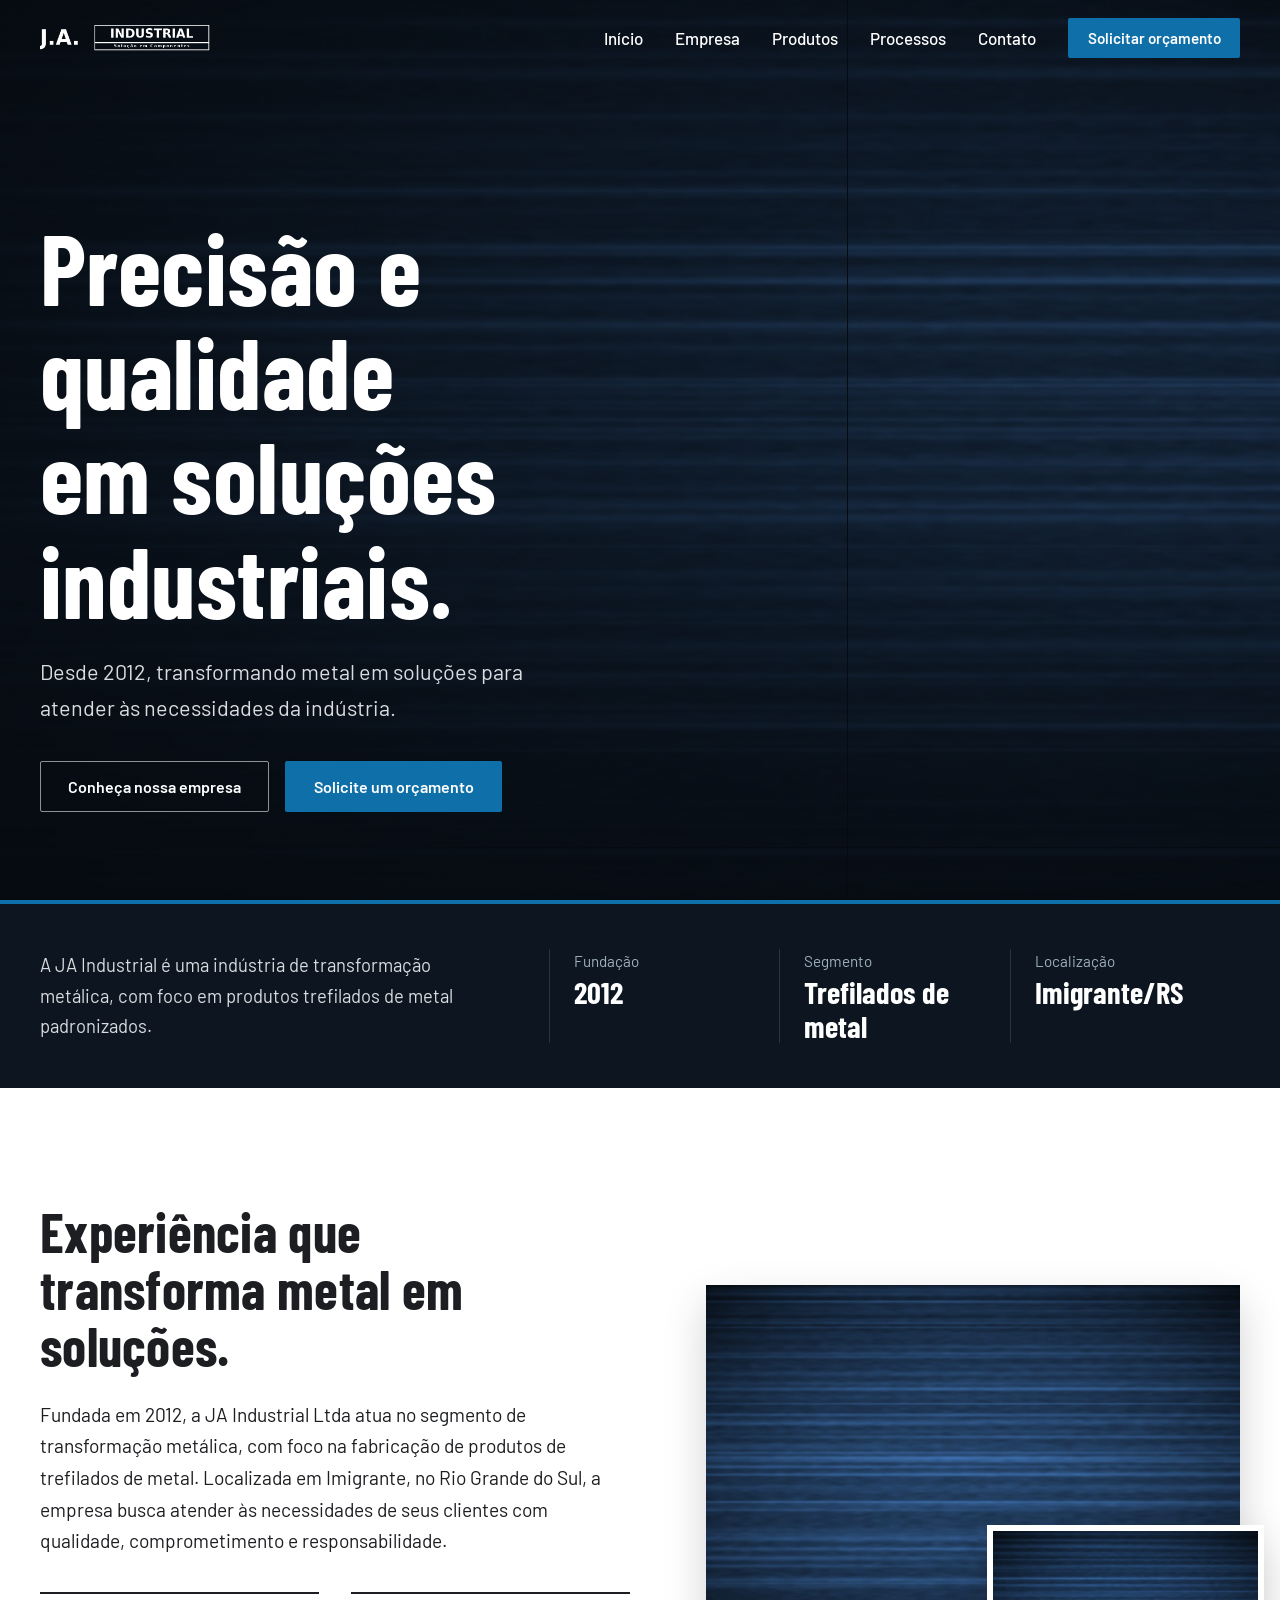
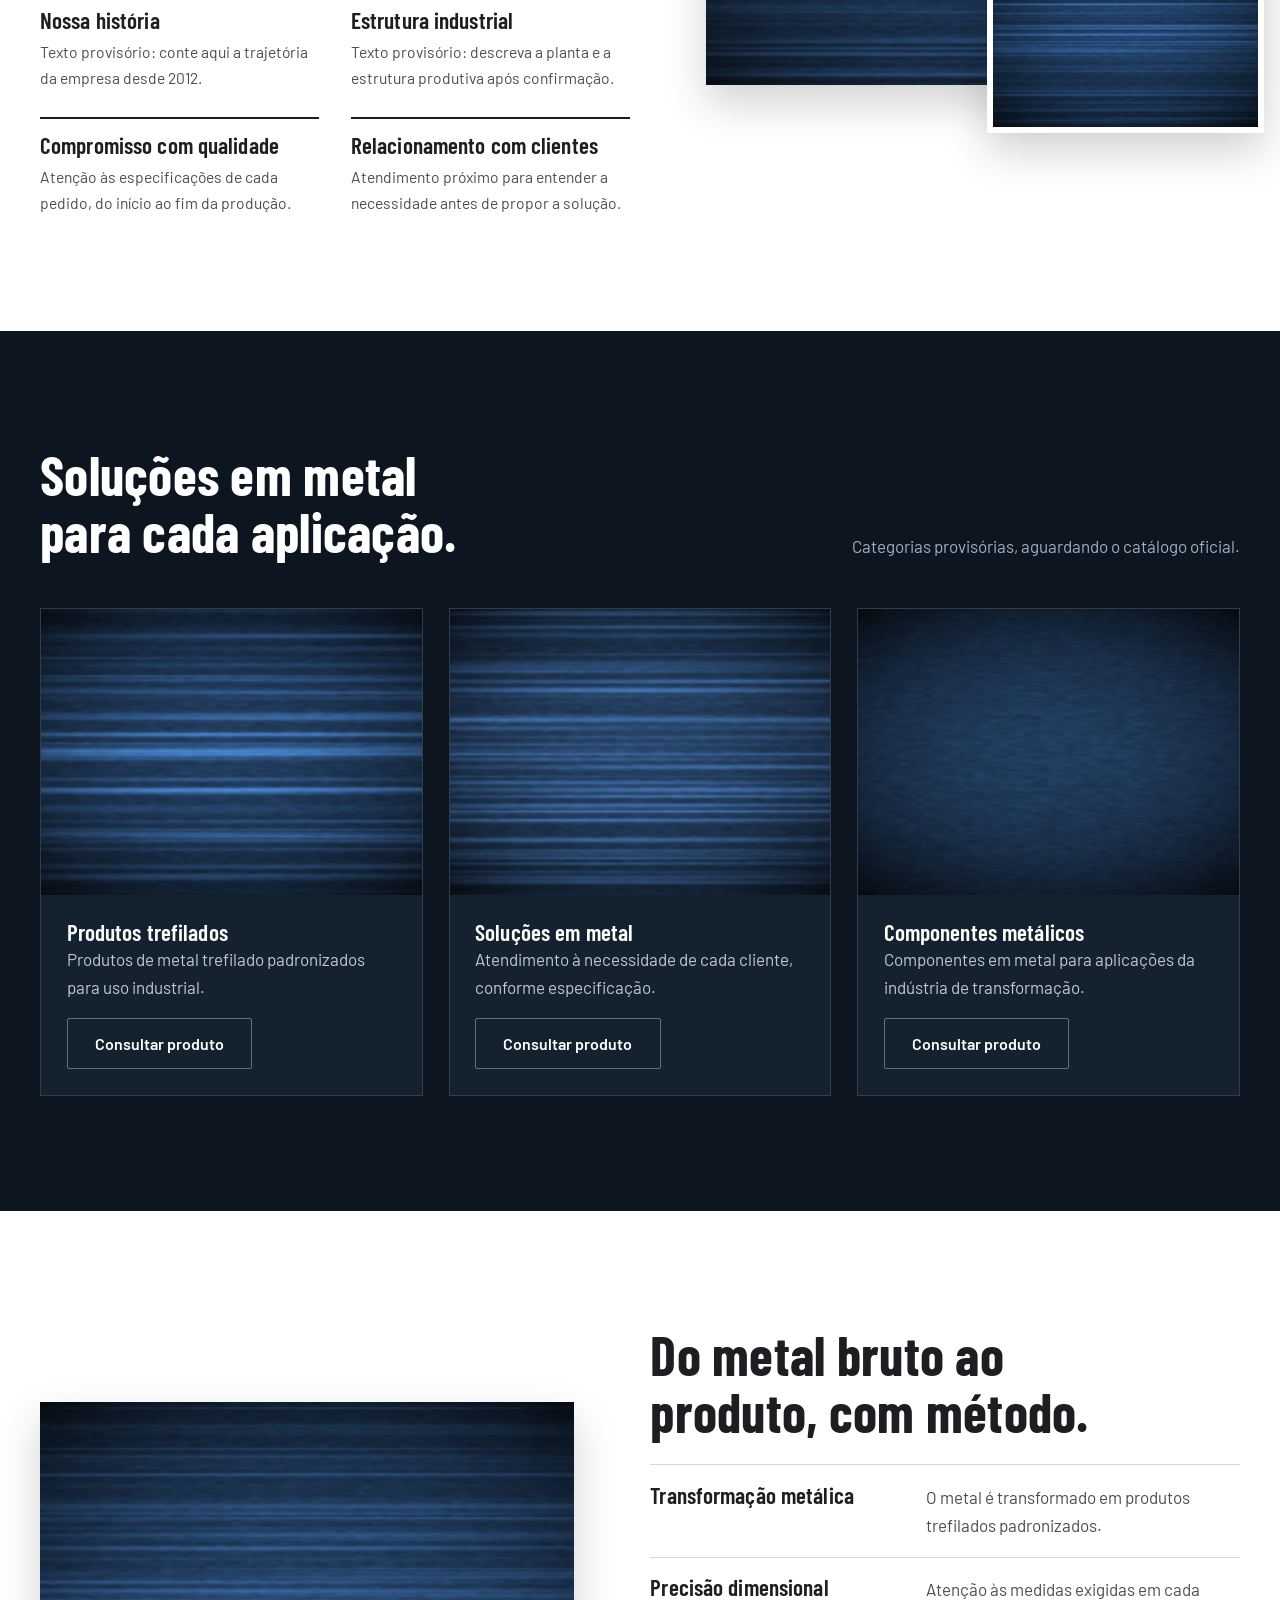
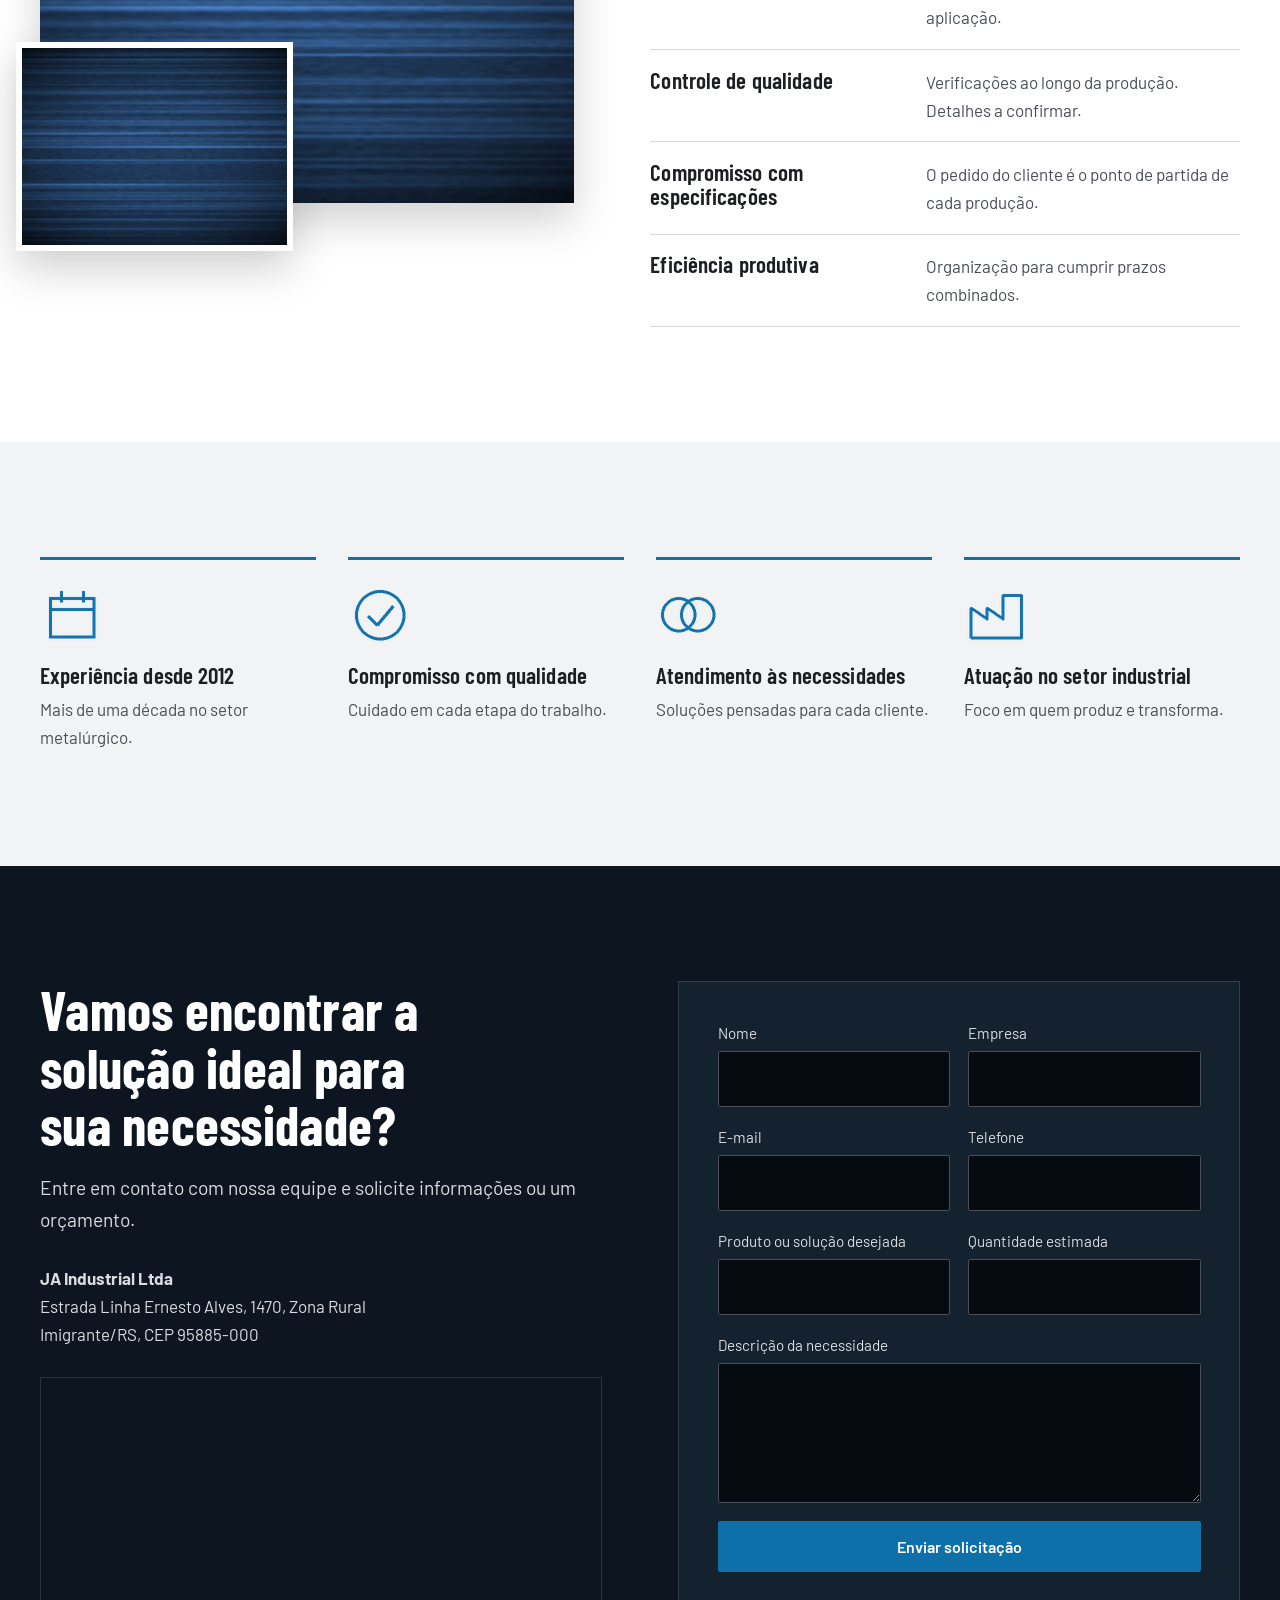
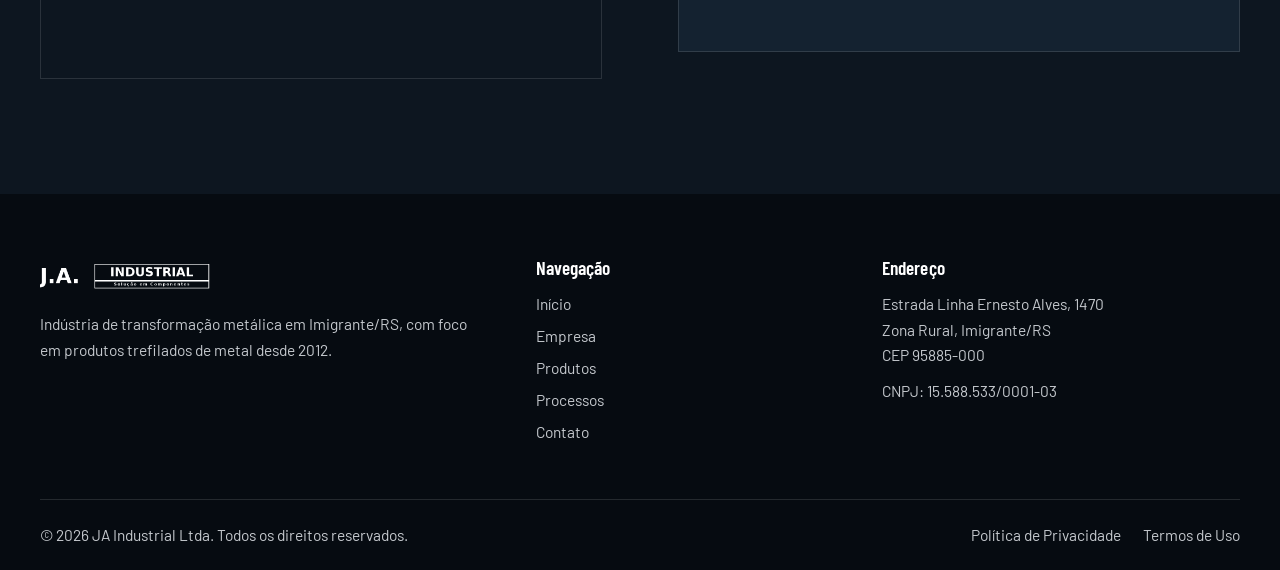
==== index.html @ f1e2b29e "Add files via upload" ====
<!DOCTYPE html>
<html lang="pt-BR">

<head>
  <meta charset="utf-8">
  <meta name="viewport" content="width=device-width, initial-scale=1">
  <title>JA Industrial Ltda | Trefilados de metal em Imigrante/RS</title>
  <meta name="description"
    content="JA Industrial Ltda: indústria de trefilados de metal em Imigrante, Rio Grande do Sul. Desde 2012 transformando metal em soluções para a indústria. Solicite um orçamento.">
  <meta name="theme-color" content="#0d1620">
  <meta property="og:title" content="JA Industrial Ltda | Trefilados de metal">
  <meta property="og:description" content="Precisão e qualidade em soluções industriais. Desde 2012.">
  <meta property="og:type" content="website">
  <meta property="og:image" content="assets/images/banner-industrial.jpg">
  <link rel="icon" href="assets/images/logo.png">
  <link rel="preconnect" href="https://fonts.googleapis.com">
  <link rel="preconnect" href="https://fonts.gstatic.com" crossorigin>
  <link
    href="https://fonts.googleapis.com/css2?family=Barlow+Condensed:wght@500;600;700&family=Barlow:wght@400;500;600&display=swap"
    rel="stylesheet">
  <link rel="stylesheet" href="css/style.css">
  <script type="application/ld+json">
{"@context":"https://schema.org","@type":"Organization","name":"JA Industrial Ltda","foundingDate":"2012-05-23","taxID":"15.588.533/0001-03","address":{"@type":"PostalAddress","streetAddress":"Estrada Linha Ernesto Alves, 1470, Zona Rural","addressLocality":"Imigrante","addressRegion":"RS","postalCode":"95885-000","addressCountry":"BR"}}
</script>
</head>

<body>
  <a class="skip" href="#conteudo">Ir para o conteúdo</a>

  <header class="header" id="header">
    <div class="wrap header__in">
      <a href="#inicio" class="brand" aria-label="JA Industrial, início"><img src="assets/images/logo.png"
          alt="JA Industrial" width="640" height="140"></a>
      <button class="burger" id="burger" aria-expanded="false" aria-controls="nav"
        aria-label="Abrir menu"><span></span><span></span><span></span></button>
      <nav class="nav" id="nav" aria-label="Principal">
        <ul>
          <li><a href="#inicio">Início</a></li>
          <li><a href="#empresa">Empresa</a></li>
          <li><a href="#produtos">Produtos</a></li>
          <li><a href="#processos">Processos</a></li>
          <li><a href="#contato">Contato</a></li>
        </ul>
        <a href="#contato" class="btn btn--accent btn--sm">Solicitar orçamento</a>
      </nav>
    </div>
  </header>

  <main id="conteudo">
    <section class="hero" id="inicio">
      <img class="hero__img" src="assets/images/banner-industrial.jpg"
        alt="Ambiente industrial com fios de aço trefilado" width="1920" height="1080" fetchpriority="high">
      <div class="wrap hero__in">
        <h1>Precisão e qualidade em soluções industriais.</h1>
        <p>Desde 2012, transformando metal em soluções para atender às necessidades da indústria.</p>
        <div class="actions">
          <a href="#empresa" class="btn btn--ghost">Conheça nossa empresa</a>
          <a href="#contato" class="btn btn--accent">Solicite um orçamento</a>
        </div>
      </div>
    </section>

    <section class="facts" aria-label="A JA Industrial em resumo">
      <div class="wrap facts__in">
        <p class="facts__lead">A JA Industrial é uma indústria de transformação metálica, com foco em produtos
          trefilados de metal padronizados.</p>
        <dl>
          <div>
            <dt>Fundação</dt>
            <dd>2012</dd>
          </div>
          <div>
            <dt>Segmento</dt>
            <dd>Trefilados de metal</dd>
          </div>
          <div>
            <dt>Localização</dt>
            <dd>Imigrante/RS</dd>
          </div>
        </dl>
      </div>
    </section>

    <section class="section" id="empresa">
      <div class="wrap split">
        <div class="split__text reveal">
          <h2>Experiência que transforma metal em soluções.</h2>
          <p class="lead">Fundada em 2012, a JA Industrial Ltda atua no segmento de transformação metálica, com foco na
            fabricação de produtos de trefilados de metal. Localizada em Imigrante, no Rio Grande do Sul, a empresa
            busca atender às necessidades de seus clientes com qualidade, comprometimento e responsabilidade.</p>
          <div class="pillars">
            <article>
              <h3>Nossa história</h3>
              <p>Texto provisório: conte aqui a trajetória da empresa desde 2012.</p>
            </article>
            <article>
              <h3>Estrutura industrial</h3>
              <p>Texto provisório: descreva a planta e a estrutura produtiva após confirmação.</p>
            </article>
            <article>
              <h3>Compromisso com qualidade</h3>
              <p>Atenção às especificações de cada pedido, do início ao fim da produção.</p>
            </article>
            <article>
              <h3>Relacionamento com clientes</h3>
              <p>Atendimento próximo para entender a necessidade antes de propor a solução.</p>
            </article>
          </div>
        </div>
        <div class="split__media reveal">
          <img src="assets/images/empresa.jpg" alt="Fios e barras de metal trefilado na planta da JA Industrial"
            width="1200" height="900" loading="lazy">
          <img class="inset" src="assets/images/empresa-estrutura.jpg" alt="Estrutura industrial da JA Industrial"
            width="1200" height="900" loading="lazy">
        </div>
      </div>
    </section>

    <section class="section section--dark" id="produtos">
      <div class="wrap">
        <div class="head reveal">
          <h2>Soluções em metal para cada aplicação.</h2>
          <p>Categorias provisórias, aguardando o catálogo oficial.</p>
        </div>
        <div class="cards">
          <article class="card reveal">
            <div class="card__img"><img src="assets/images/produto-trefilados.jpg" alt="Produtos trefilados de metal"
                width="900" height="675" loading="lazy"></div>
            <div class="card__body">
              <h3>Produtos trefilados</h3>
              <p>Produtos de metal trefilado padronizados para uso industrial.</p>
              <!-- Especificações futuras: descomente e preencha
          <dl class="specs"><div><dt>Bitolas</dt><dd>—</dd></div><div><dt>Materiais</dt><dd>—</dd></div><div><dt>Acabamentos</dt><dd>—</dd></div></dl> -->
              <a href="#contato" class="btn btn--line" data-product="Produtos trefilados">Consultar produto</a>
            </div>
          </article>
          <article class="card reveal">
            <div class="card__img"><img src="assets/images/produto-solucoes.jpg"
                alt="Soluções em metal sob especificação" width="900" height="675" loading="lazy"></div>
            <div class="card__body">
              <h3>Soluções em metal</h3>
              <p>Atendimento à necessidade de cada cliente, conforme especificação.</p>
              <a href="#contato" class="btn btn--line" data-product="Soluções em metal">Consultar produto</a>
            </div>
          </article>
          <article class="card reveal">
            <div class="card__img"><img src="assets/images/produto-componentes.jpg" alt="Componentes metálicos"
                width="900" height="675" loading="lazy"></div>
            <div class="card__body">
              <h3>Componentes metálicos</h3>
              <p>Componentes em metal para aplicações da indústria de transformação.</p>
              <a href="#contato" class="btn btn--line" data-product="Componentes metálicos">Consultar produto</a>
            </div>
          </article>
        </div>
      </div>
    </section>

    <section class="section" id="processos">
      <div class="wrap split split--rev">
        <div class="split__media reveal">
          <img src="assets/images/processos.jpg" alt="Processo de transformação metálica" width="1200" height="900"
            loading="lazy">
          <img class="inset" src="assets/images/processos-2.jpg" alt="Detalhe de metal em processo de fabricação"
            width="1200" height="900" loading="lazy">
        </div>
        <div class="split__text reveal">
          <h2>Do metal bruto ao produto, com método.</h2>
          <ul class="proc">
            <li>
              <h3>Transformação metálica</h3>
              <p>O metal é transformado em produtos trefilados padronizados.</p>
            </li>
            <li>
              <h3>Precisão dimensional</h3>
              <p>Atenção às medidas exigidas em cada aplicação.</p>
            </li>
            <li>
              <h3>Controle de qualidade</h3>
              <p>Verificações ao longo da produção. Detalhes a confirmar.</p>
            </li>
            <li>
              <h3>Compromisso com especificações</h3>
              <p>O pedido do cliente é o ponto de partida de cada produção.</p>
            </li>
            <li>
              <h3>Eficiência produtiva</h3>
              <p>Organização para cumprir prazos combinados.</p>
            </li>
          </ul>
        </div>
      </div>
    </section>

    <section class="section section--grey" aria-labelledby="dif">
      <div class="wrap">
        <h2 id="dif" class="visually-hidden">Diferenciais</h2>
        <ul class="diffs">
          <li class="reveal"><img src="assets/images/icon-experiencia.png" alt="" width="64" height="64" loading="lazy">
            <h3>Experiência desde 2012</h3>
            <p>Mais de uma década no setor metalúrgico.</p>
          </li>
          <li class="reveal"><img src="assets/images/icon-qualidade.png" alt="" width="64" height="64" loading="lazy">
            <h3>Compromisso com qualidade</h3>
            <p>Cuidado em cada etapa do trabalho.</p>
          </li>
          <li class="reveal"><img src="assets/images/icon-clientes.png" alt="" width="64" height="64" loading="lazy">
            <h3>Atendimento às necessidades</h3>
            <p>Soluções pensadas para cada cliente.</p>
          </li>
          <li class="reveal"><img src="assets/images/icon-industria.png" alt="" width="64" height="64" loading="lazy">
            <h3>Atuação no setor industrial</h3>
            <p>Foco em quem produz e transforma.</p>
          </li>
        </ul>
      </div>
    </section>

    <section class="section section--dark" id="contato">
      <div class="wrap contact">
        <div class="contact__text reveal">
          <h2>Vamos encontrar a solução ideal para sua necessidade?</h2>
          <p class="lead">Entre em contato com nossa equipe e solicite informações ou um orçamento.</p>
          <address>
            <strong>JA Industrial Ltda</strong><br>
            Estrada Linha Ernesto Alves, 1470, Zona Rural<br>
            Imigrante/RS, CEP 95885-000
          </address>
          <div class="map">
            <!-- Para trocar o local, altere o parâmetro q= do endereço abaixo -->
            <iframe title="Mapa da localização da JA Industrial"
              src="https://www.google.com/maps?q=Estrada+Linha+Ernesto+Alves,+1470,+Imigrante,+RS,+95885-000&output=embed"
              width="600" height="320" loading="lazy" referrerpolicy="no-referrer-when-downgrade"></iframe>
          </div>
        </div>
        <form class="form reveal" id="form" novalidate data-endpoint="">
          <div class="field"><label for="nome">Nome</label><input id="nome" name="nome" autocomplete="name" required>
          </div>
          <div class="field"><label for="empresa-f">Empresa</label><input id="empresa-f" name="empresa"
              autocomplete="organization"></div>
          <div class="field"><label for="email">E-mail</label><input id="email" name="email" type="email"
              autocomplete="email" required></div>
          <div class="field"><label for="tel">Telefone</label><input id="tel" name="telefone" type="tel"
              autocomplete="tel" required></div>
          <div class="field"><label for="produto">Produto ou solução desejada</label><input id="produto" name="produto"
              list="lista-produtos"><datalist id="lista-produtos">
              <option value="Produtos trefilados">
              <option value="Soluções em metal">
              <option value="Componentes metálicos">
            </datalist></div>
          <div class="field"><label for="qtd">Quantidade estimada</label><input id="qtd" name="quantidade"></div>
          <div class="field field--full"><label for="desc">Descrição da necessidade</label><textarea id="desc"
              name="descricao" rows="4"></textarea></div>
          <button class="btn btn--accent" type="submit">Enviar solicitação</button>
          <p class="form__msg" id="msg" role="status" aria-live="polite"></p>
        </form>
      </div>
    </section>
  </main>

  <footer class="footer">
    <div class="wrap footer__in">
      <div>
        <img src="assets/images/logo.png" alt="JA Industrial" width="640" height="140" loading="lazy">
        <p>Indústria de transformação metálica em Imigrante/RS, com foco em produtos trefilados de metal desde 2012.</p>
      </div>
      <nav aria-label="Rodapé">
        <h3>Navegação</h3>
        <ul>
          <li><a href="#inicio">Início</a></li>
          <li><a href="#empresa">Empresa</a></li>
          <li><a href="#produtos">Produtos</a></li>
          <li><a href="#processos">Processos</a></li>
          <li><a href="#contato">Contato</a></li>
        </ul>
      </nav>
      <div>
        <h3>Endereço</h3>
        <address>Estrada Linha Ernesto Alves, 1470<br>Zona Rural, Imigrante/RS<br>CEP 95885-000</address>
        <p>CNPJ: 15.588.533/0001-03</p>
      </div>
    </div>
    <div class="wrap footer__legal">
      <p>© <span id="ano">2026</span> JA Industrial Ltda. Todos os direitos reservados.</p>
      <p><a href="politica-privacidade.html">Política de Privacidade</a> <a href="termos-de-uso.html">Termos de Uso</a>
      </p>
    </div>
  </footer>
  <script src="js/main.js" defer></script>
</body>

</html>
---- css/style.css ----
:root{--graphite:#0d1620;--black:#060b11;--steel:#142230;--metal:#9fb0bf;--line:rgba(255,255,255,.12);--white:#fff;--paper:#f2f3f4;--ink:#1c1e21;--accent:#0f6fa8;--accent-h:#1688c9;--ff-h:"Barlow Condensed","Arial Narrow",Arial,sans-serif;--ff-b:"Barlow",system-ui,-apple-system,"Segoe UI",Arial,sans-serif;--hh:76px}
*,*::before,*::after{box-sizing:border-box}
html{scroll-behavior:smooth;scroll-padding-top:var(--hh)}
body{margin:0;font:400 1.0625rem/1.65 var(--ff-b);color:var(--ink);background:var(--white);-webkit-font-smoothing:antialiased}
img{display:block;max-width:100%;height:auto}
h1,h2,h3{font-family:var(--ff-h);line-height:1.05;margin:0;font-weight:700;letter-spacing:.005em}
h2{font-size:clamp(2.1rem,4.4vw,3.4rem);max-width:18ch}
h3{font-size:1.45rem;font-weight:600}
p{margin:0 0 1em}
a{color:inherit}
:focus-visible{outline:3px solid var(--accent);outline-offset:3px}
.wrap{width:min(1200px,100% - 3rem);margin-inline:auto}
.skip{position:absolute;left:-999px;top:0;background:var(--accent);color:#fff;padding:.7rem 1rem;z-index:100}
.skip:focus{left:0}
.visually-hidden{position:absolute;width:1px;height:1px;overflow:hidden;clip:rect(0 0 0 0)}

.btn{display:inline-flex;align-items:center;justify-content:center;gap:.5rem;padding:.95rem 1.7rem;font:600 1rem var(--ff-b);text-decoration:none;border:1.5px solid transparent;border-radius:2px;cursor:pointer;transition:background .25s,border-color .25s,color .25s,transform .25s}
.btn:hover{transform:translateY(-2px)}
.btn--accent{background:var(--accent);color:#fff}.btn--accent:hover{background:var(--accent-h)}
.btn--ghost{border-color:rgba(255,255,255,.55);color:#fff}.btn--ghost:hover{background:#fff;color:var(--graphite)}
.btn--line{border-color:rgba(255,255,255,.35);color:#fff}.btn--line:hover{border-color:var(--accent);background:var(--accent)}
.btn--sm{padding:.65rem 1.15rem;font-size:.95rem}

.header{position:fixed;inset:0 0 auto;z-index:50;height:var(--hh);transition:background .3s,box-shadow .3s}
.header.is-solid,.header.menu-open{background:var(--graphite);box-shadow:0 2px 18px rgba(0,0,0,.35)}
.header__in{display:flex;align-items:center;justify-content:space-between;height:100%}
.brand img{width:170px}
.nav{display:flex;align-items:center;gap:2rem}
.nav ul{display:flex;gap:2rem;list-style:none;margin:0;padding:0}
.nav ul a{color:#fff;text-decoration:none;font-weight:500;padding:.4rem 0;background:linear-gradient(var(--accent),var(--accent)) 0 100%/0 2px no-repeat;transition:background-size .3s}
.nav ul a:hover{background-size:100% 2px}
.burger{display:none;background:none;border:0;width:44px;height:44px;cursor:pointer;position:relative}
.burger span{position:absolute;left:10px;right:10px;height:2px;background:#fff;transition:transform .3s,opacity .2s}
.burger span:nth-child(1){top:14px}.burger span:nth-child(2){top:21px}.burger span:nth-child(3){top:28px}
.burger[aria-expanded=true] span:nth-child(1){transform:translateY(7px) rotate(45deg)}
.burger[aria-expanded=true] span:nth-child(2){opacity:0}
.burger[aria-expanded=true] span:nth-child(3){transform:translateY(-7px) rotate(-45deg)}

.hero{position:relative;min-height:min(100svh,920px);display:flex;align-items:flex-end;background:var(--black);color:#fff;overflow:hidden}
.hero__img{position:absolute;inset:0;width:100%;height:100%;object-fit:cover;object-position:center;animation:drift 24s ease-out both}
.hero::before{content:"";position:absolute;inset:0;z-index:1;background:linear-gradient(90deg,rgba(6,11,17,.92) 0%,rgba(6,11,17,.7) 55%,rgba(6,11,17,.45) 100%),linear-gradient(0deg,rgba(6,11,17,.8),transparent 45%)}
.hero__in{position:relative;z-index:2;padding:calc(var(--hh) + 4rem) 0 5.5rem;animation:rise .9s cubic-bezier(.2,.7,.2,1) both}
.hero h1{font-size:clamp(2.9rem,8vw,6.2rem);max-width:13ch;text-wrap:balance}
.hero p{font-size:clamp(1.1rem,2vw,1.35rem);max-width:34rem;color:#d9dce0;margin:1.4rem 0 2.2rem}
.actions{display:flex;flex-wrap:wrap;gap:1rem}
@keyframes drift{from{transform:scale(1.08)}to{transform:scale(1)}}
@keyframes rise{from{opacity:0;transform:translateY(28px)}to{opacity:1;transform:none}}

.facts{background:var(--graphite);color:#fff;border-top:4px solid var(--accent)}
.facts__in{display:grid;grid-template-columns:1.2fr 1.8fr;gap:3rem;align-items:center;padding-block:2.8rem}
.facts__lead{margin:0;font-size:1.15rem;color:#d9dce0}
.facts dl{display:grid;grid-template-columns:repeat(3,1fr);margin:0}
.facts dl>div{padding-left:1.5rem;border-left:1px solid var(--line)}
.facts dt{color:var(--metal);font-size:.95rem}
.facts dd{margin:.15rem 0 0;font:700 1.9rem/1.1 var(--ff-h)}

.section{padding:clamp(4rem,9vw,7.5rem) 0}
.section--dark{background:var(--graphite);color:#fff}
.section--grey{background:var(--paper)}
.lead{font-size:1.2rem}
.head{display:flex;flex-wrap:wrap;justify-content:space-between;align-items:end;gap:1rem;margin-bottom:3rem}
.head p{color:var(--metal);margin:0}

.split{display:grid;grid-template-columns:1.05fr .95fr;gap:clamp(2rem,6vw,5rem);align-items:center}
.split--rev{grid-template-columns:.95fr 1.05fr}
.split h2{margin-bottom:1.5rem}
.split__media{position:relative;padding-bottom:3rem}
.split__media img{width:100%;aspect-ratio:4/3;object-fit:cover;box-shadow:0 18px 40px rgba(0,0,0,.18)}
.split__media .inset{position:absolute;width:52%;right:-1.5rem;bottom:0;border:6px solid #fff}
.split--rev .inset{right:auto;left:-1.5rem}
.pillars{display:grid;grid-template-columns:1fr 1fr;gap:1.6rem 2rem;margin-top:2.2rem}
.pillars article{border-top:2px solid var(--ink);padding-top:.9rem}
.pillars h3{margin-bottom:.4rem}.pillars p{margin:0;font-size:.98rem;color:#4a4e54}
.proc{list-style:none;padding:0;margin:0}
.proc li{padding:1.1rem 0;border-top:1px solid #d5d8dc;display:grid;grid-template-columns:minmax(0,.9fr) minmax(0,1.1fr);gap:1.2rem;align-items:baseline}
.proc li:last-child{border-bottom:1px solid #d5d8dc}
.proc p{margin:0;color:#4a4e54}

.cards{display:grid;grid-template-columns:repeat(3,1fr);gap:1.6rem}
.card{background:var(--steel);border:1px solid var(--line);display:flex;flex-direction:column;transition:transform .3s,box-shadow .3s,border-color .3s}
.card:hover{transform:translateY(-6px);border-color:var(--accent);box-shadow:0 20px 40px rgba(0,0,0,.35)}
.card__img{overflow:hidden}
.card__img img{width:100%;aspect-ratio:4/3;object-fit:cover;transition:transform .8s}
.card:hover .card__img img{transform:scale(1.05)}
.card__body{padding:1.6rem;display:flex;flex-direction:column;flex:1}
.card__body p{color:#c4c8cd;flex:1}
.card__body .btn{align-self:flex-start}
.specs{margin:0 0 1.2rem;font-size:.95rem}

.diffs{list-style:none;margin:0;padding:0;display:grid;grid-template-columns:repeat(4,1fr);gap:2rem}
.diffs li{border-top:3px solid var(--accent);padding-top:1.4rem}
.diffs img{margin-bottom:1rem}
.diffs p{color:#4a4e54;margin:.5rem 0 0}

.contact{display:grid;grid-template-columns:1fr 1fr;gap:clamp(2rem,6vw,5rem);align-items:start}
.contact h2{max-width:16ch;margin-bottom:1.2rem}
.contact .lead{color:#d9dce0}
address{font-style:normal;color:#d9dce0;margin:1.8rem 0}
.map{border:1px solid var(--line)}
.map iframe{display:block;width:100%;height:300px;border:0;filter:grayscale(1) contrast(1.05)}
.form{display:grid;grid-template-columns:1fr 1fr;gap:1.1rem;background:var(--steel);padding:clamp(1.4rem,3vw,2.4rem);border:1px solid var(--line)}
.field{display:flex;flex-direction:column;gap:.35rem}
.field--full,.form .btn,.form__msg{grid-column:1/-1}
.field label{font-size:.95rem;color:#d9dce0}
.field input,.field textarea{font:inherit;color:#fff;background:var(--black);border:1px solid #4a4e54;border-radius:2px;padding:.8rem .9rem;transition:border-color .2s}
.field input:focus,.field textarea:focus{border-color:var(--accent);outline:none;box-shadow:0 0 0 3px rgba(22,136,201,.4)}
.field input[aria-invalid=true]{border-color:#ff7a59}
.form__msg{margin:0;min-height:1.5em;font-size:.97rem}
.form__msg.err{color:#ffb199}.form__msg.ok{color:#9fe0a8}

.footer{background:var(--black);color:#c4c8cd;padding-top:4rem;font-size:.97rem}
.footer__in{display:grid;grid-template-columns:1.5fr 1fr 1.2fr;gap:3rem;padding-bottom:3rem}
.footer img{width:170px;margin-bottom:1rem}
.footer h3{color:#fff;font-size:1.2rem;margin-bottom:.8rem}
.footer ul{list-style:none;margin:0;padding:0}.footer li{margin-bottom:.4rem}
.footer a{text-decoration:none;transition:color .2s}.footer a:hover{color:var(--accent-h)}
.footer address{margin:0 0 .6rem;color:inherit}
.footer__legal{display:flex;flex-wrap:wrap;justify-content:space-between;gap:1rem;border-top:1px solid var(--line);padding-block:1.4rem}
.footer__legal p{margin:0}.footer__legal a{margin-left:1.2rem}

.legal{background:var(--paper)}.legal__in{padding:calc(var(--hh) + 3rem) 0 4rem;max-width:760px}.legal h1{font-size:3rem;margin-bottom:1rem}

.reveal{opacity:0;transform:translateY(22px);transition:opacity .7s ease,transform .7s ease}
.reveal.in{opacity:1;transform:none}
.cards .reveal:nth-child(2){transition-delay:.1s}.cards .reveal:nth-child(3){transition-delay:.2s}
.diffs .reveal:nth-child(2){transition-delay:.08s}.diffs .reveal:nth-child(3){transition-delay:.16s}.diffs .reveal:nth-child(4){transition-delay:.24s}

@media(max-width:1020px){
  .cards{grid-template-columns:1fr 1fr}.diffs{grid-template-columns:1fr 1fr}
  .facts__in,.contact,.split,.split--rev{grid-template-columns:1fr}
  .split--rev .split__media{order:2}
  .footer__in{grid-template-columns:1fr 1fr}
}
@media(max-width:820px){
  :root{--hh:68px}
  .burger{display:block}
  .nav{position:fixed;inset:var(--hh) 0 auto;background:var(--graphite);flex-direction:column;align-items:stretch;gap:1.2rem;padding:1.2rem 1.5rem 2rem;border-top:1px solid var(--line);max-height:0;overflow:hidden;visibility:hidden;opacity:0;padding-block:0;transition:max-height .4s,opacity .3s,padding .3s,visibility .4s}
  .nav.is-open{max-height:80vh;opacity:1;visibility:visible;padding-block:1.2rem 2rem}
  .nav ul{flex-direction:column;gap:0}.nav ul a{display:block;padding:.9rem 0;border-bottom:1px solid var(--line);background:none}
}
@media(max-width:620px){
  body{font-size:1rem}
  .cards,.diffs,.pillars,.form,.footer__in,.facts dl{grid-template-columns:1fr}
  .facts dl>div{padding:.8rem 0 .8rem 1.2rem}
  .proc li{grid-template-columns:1fr;gap:.3rem}
  .split__media .inset,.split--rev .inset{right:0;left:auto;width:48%}
  .actions .btn{width:100%}
  .hero{min-height:92svh}
}
@media(prefers-reduced-motion:reduce){
  html{scroll-behavior:auto}
  *,*::before,*::after{animation:none!important;transition:none!important}
  .reveal{opacity:1;transform:none}
}
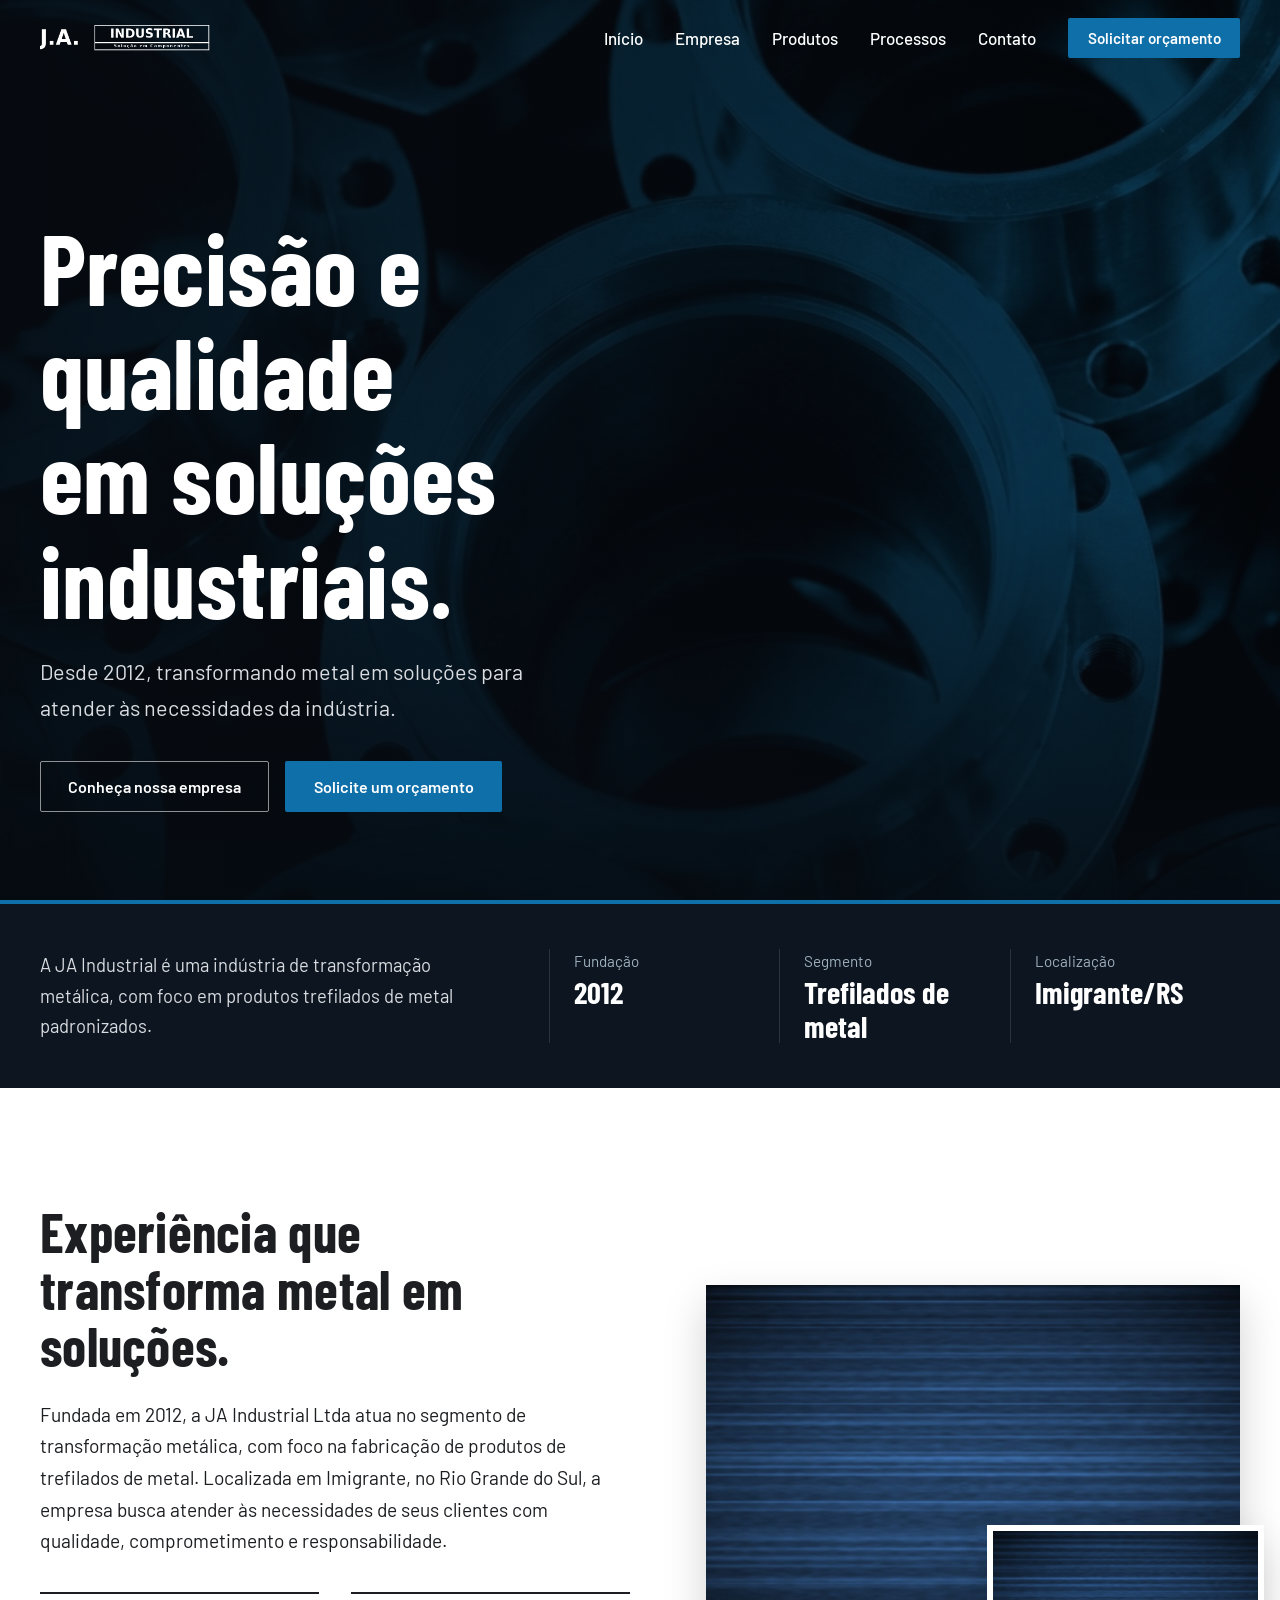
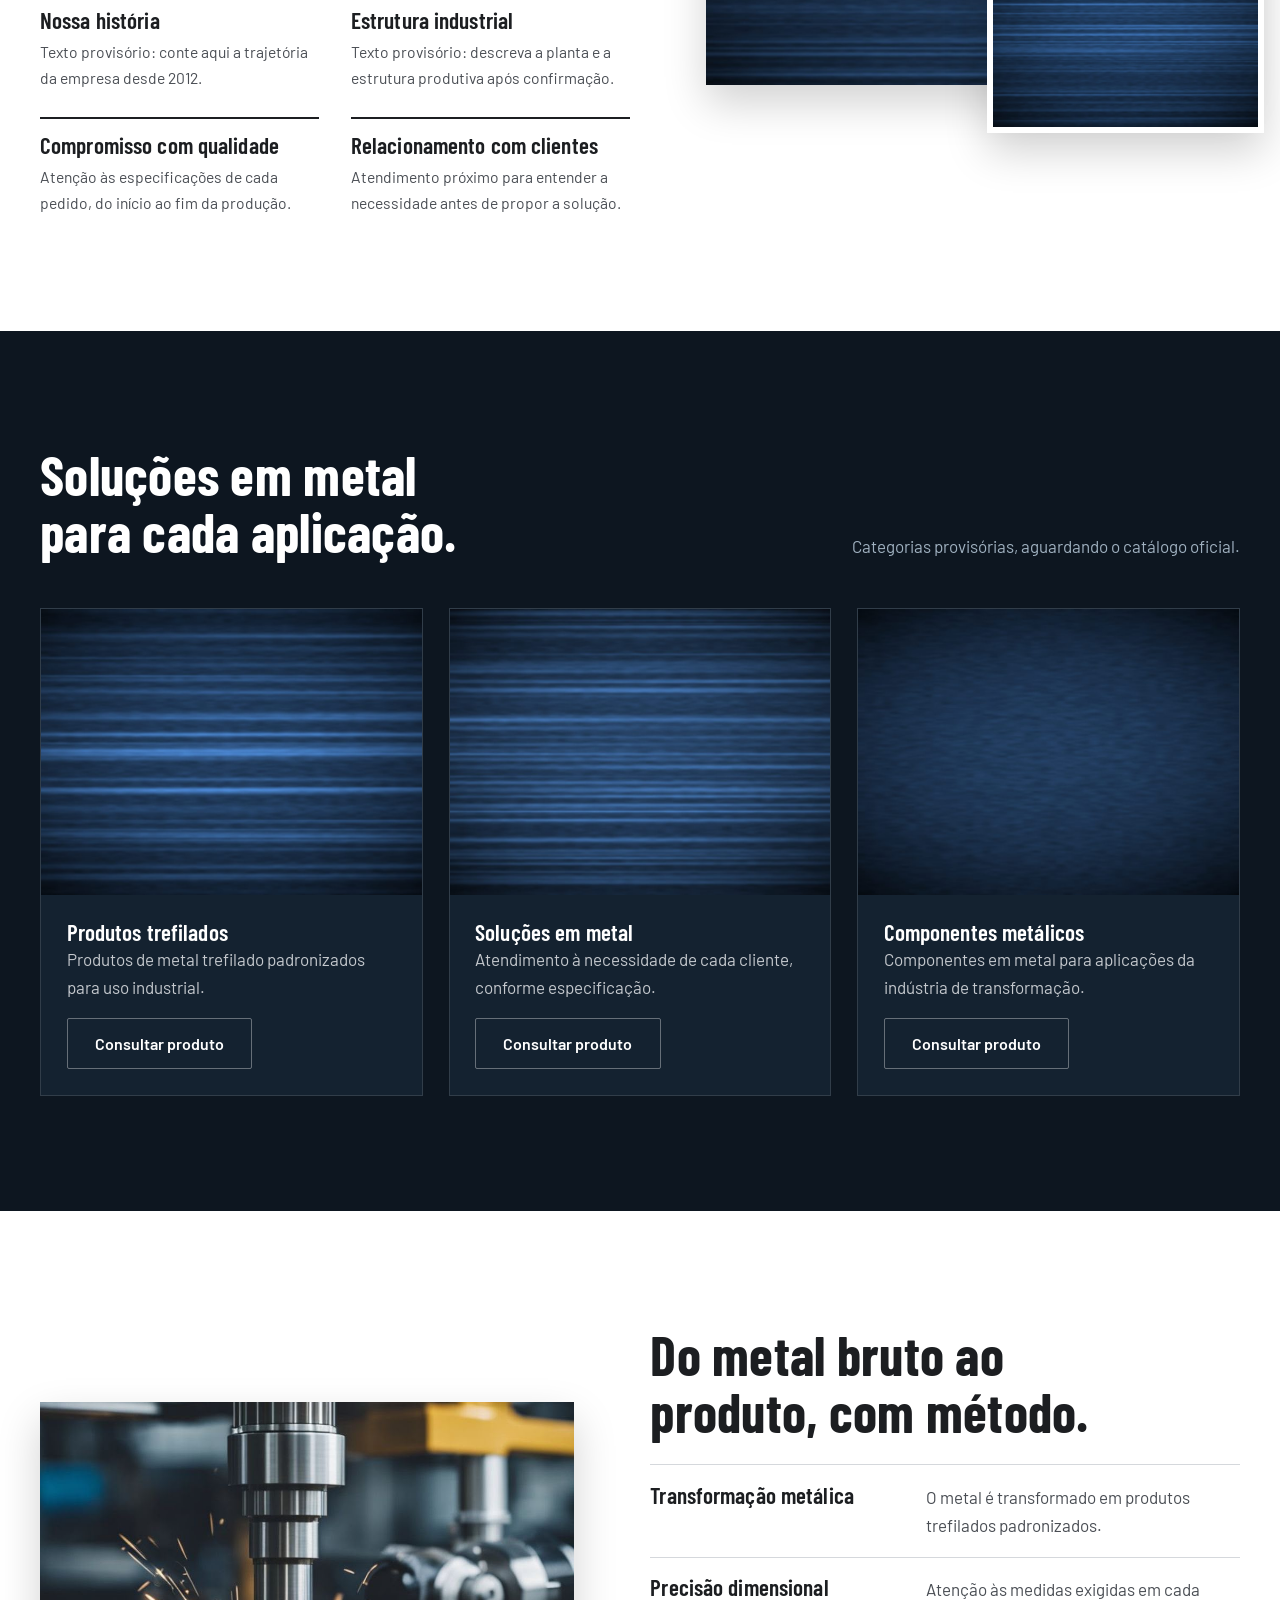
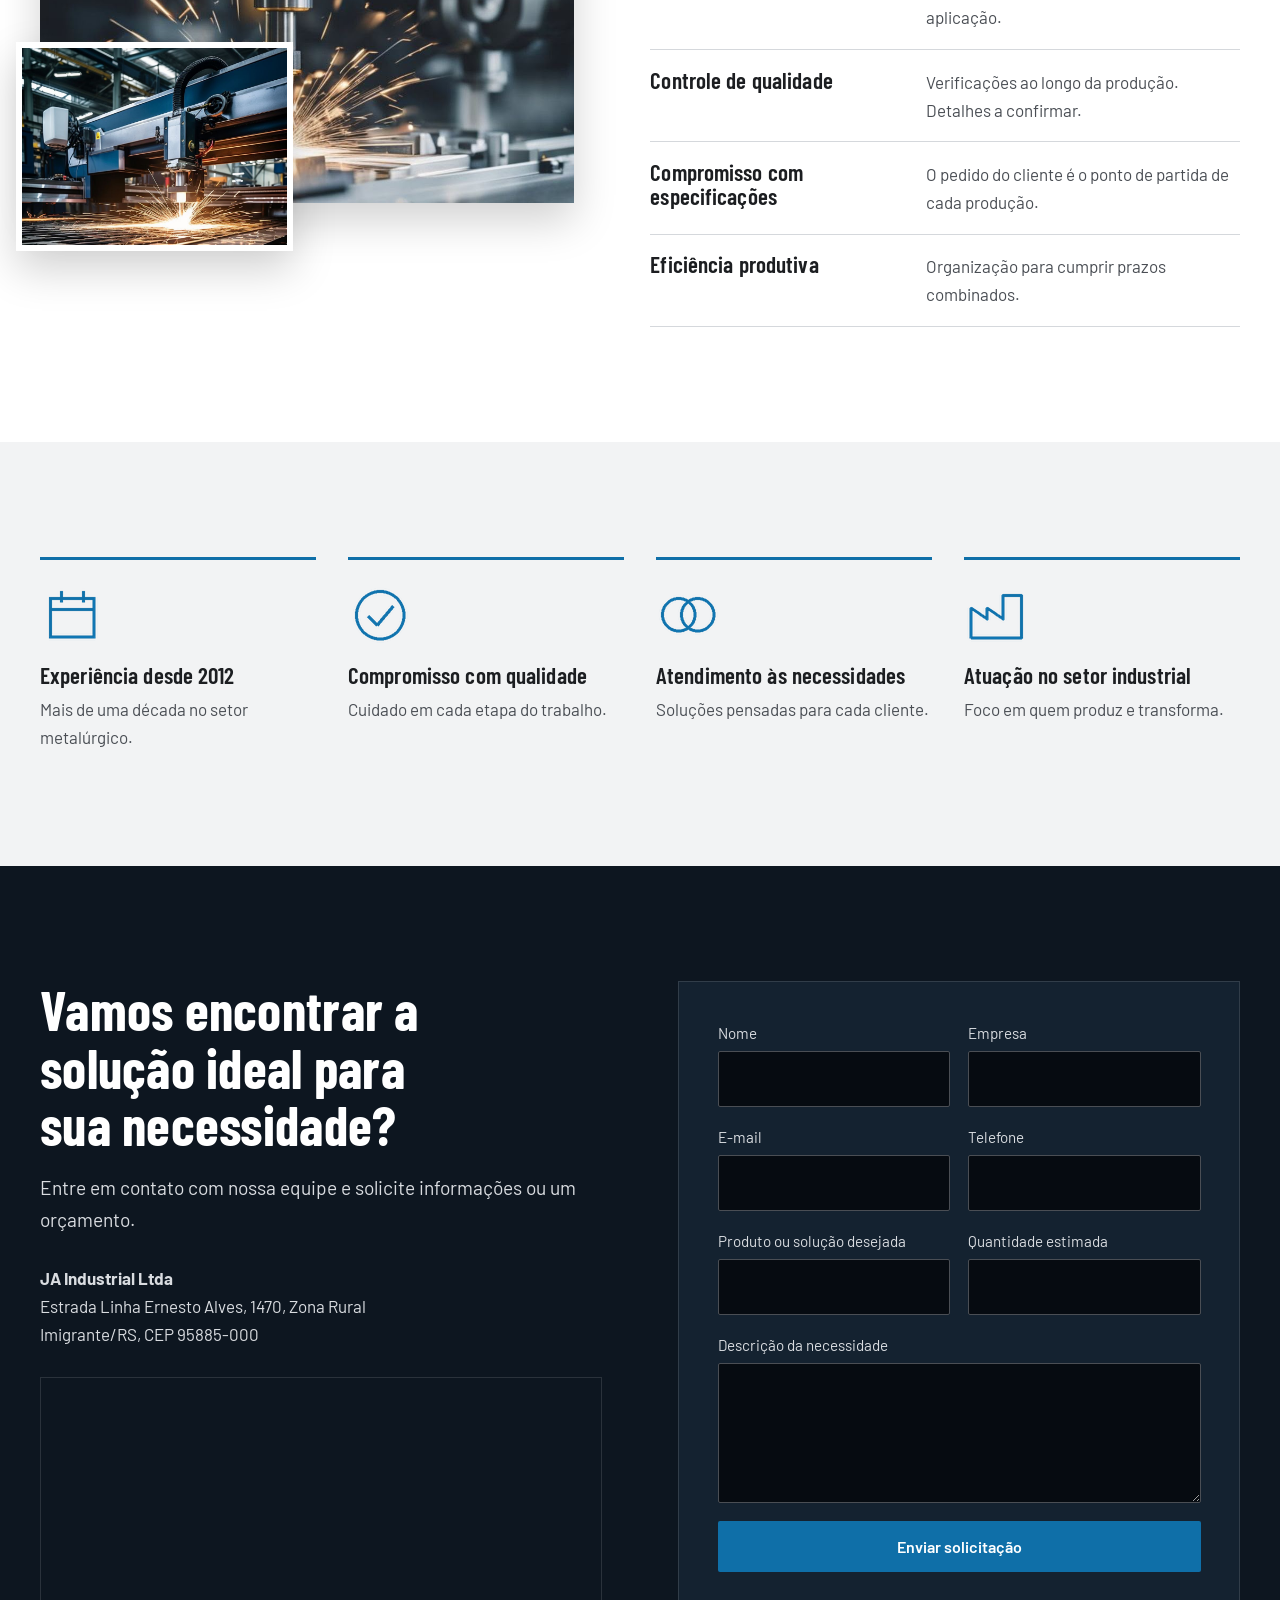
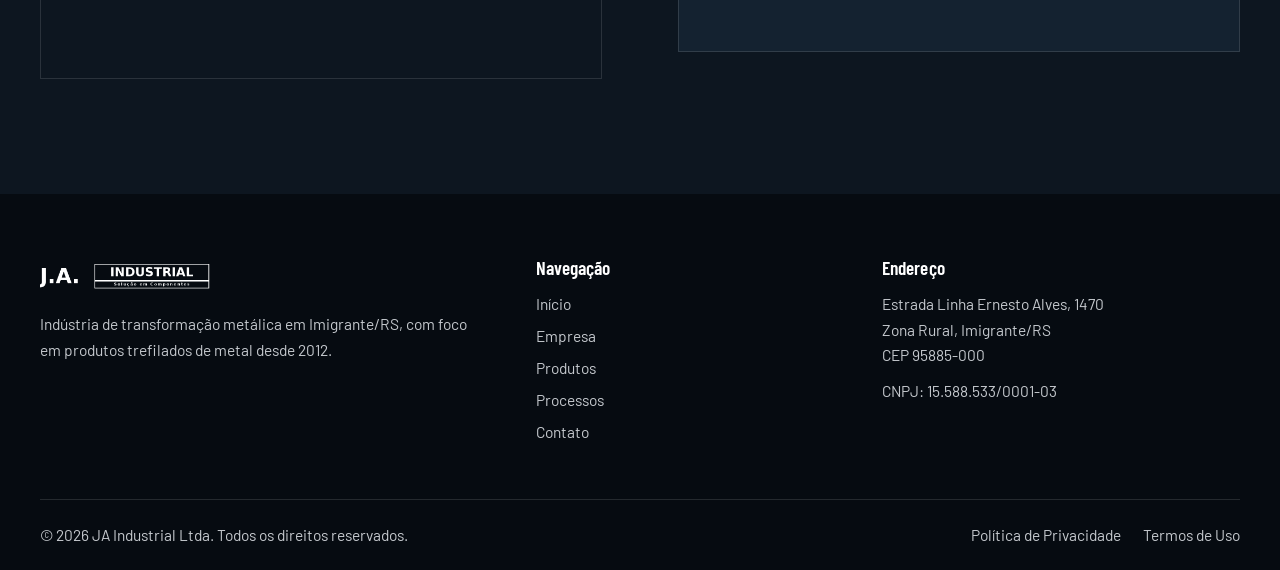
==== commit 01006132: "Replace JPG images with JPEG format in index.html" ====
--- a/index.html
+++ b/index.html
@@ -159,9 +159,9 @@
     <section class="section" id="processos">
       <div class="wrap split split--rev">
         <div class="split__media reveal">
-          <img src="assets/images/processos.jpg" alt="Processo de transformação metálica" width="1200" height="900"
+          <img src="assets/images/processos.jpeg" alt="Processo de transformação metálica" width="1200" height="900"
             loading="lazy">
-          <img class="inset" src="assets/images/processos-2.jpg" alt="Detalhe de metal em processo de fabricação"
+          <img class="inset" src="assets/images/processos-2.jpeg" alt="Detalhe de metal em processo de fabricação"
             width="1200" height="900" loading="lazy">
         </div>
         <div class="split__text reveal">
@@ -289,4 +289,4 @@
   <script src="js/main.js" defer></script>
 </body>
 
-</html>+</html>
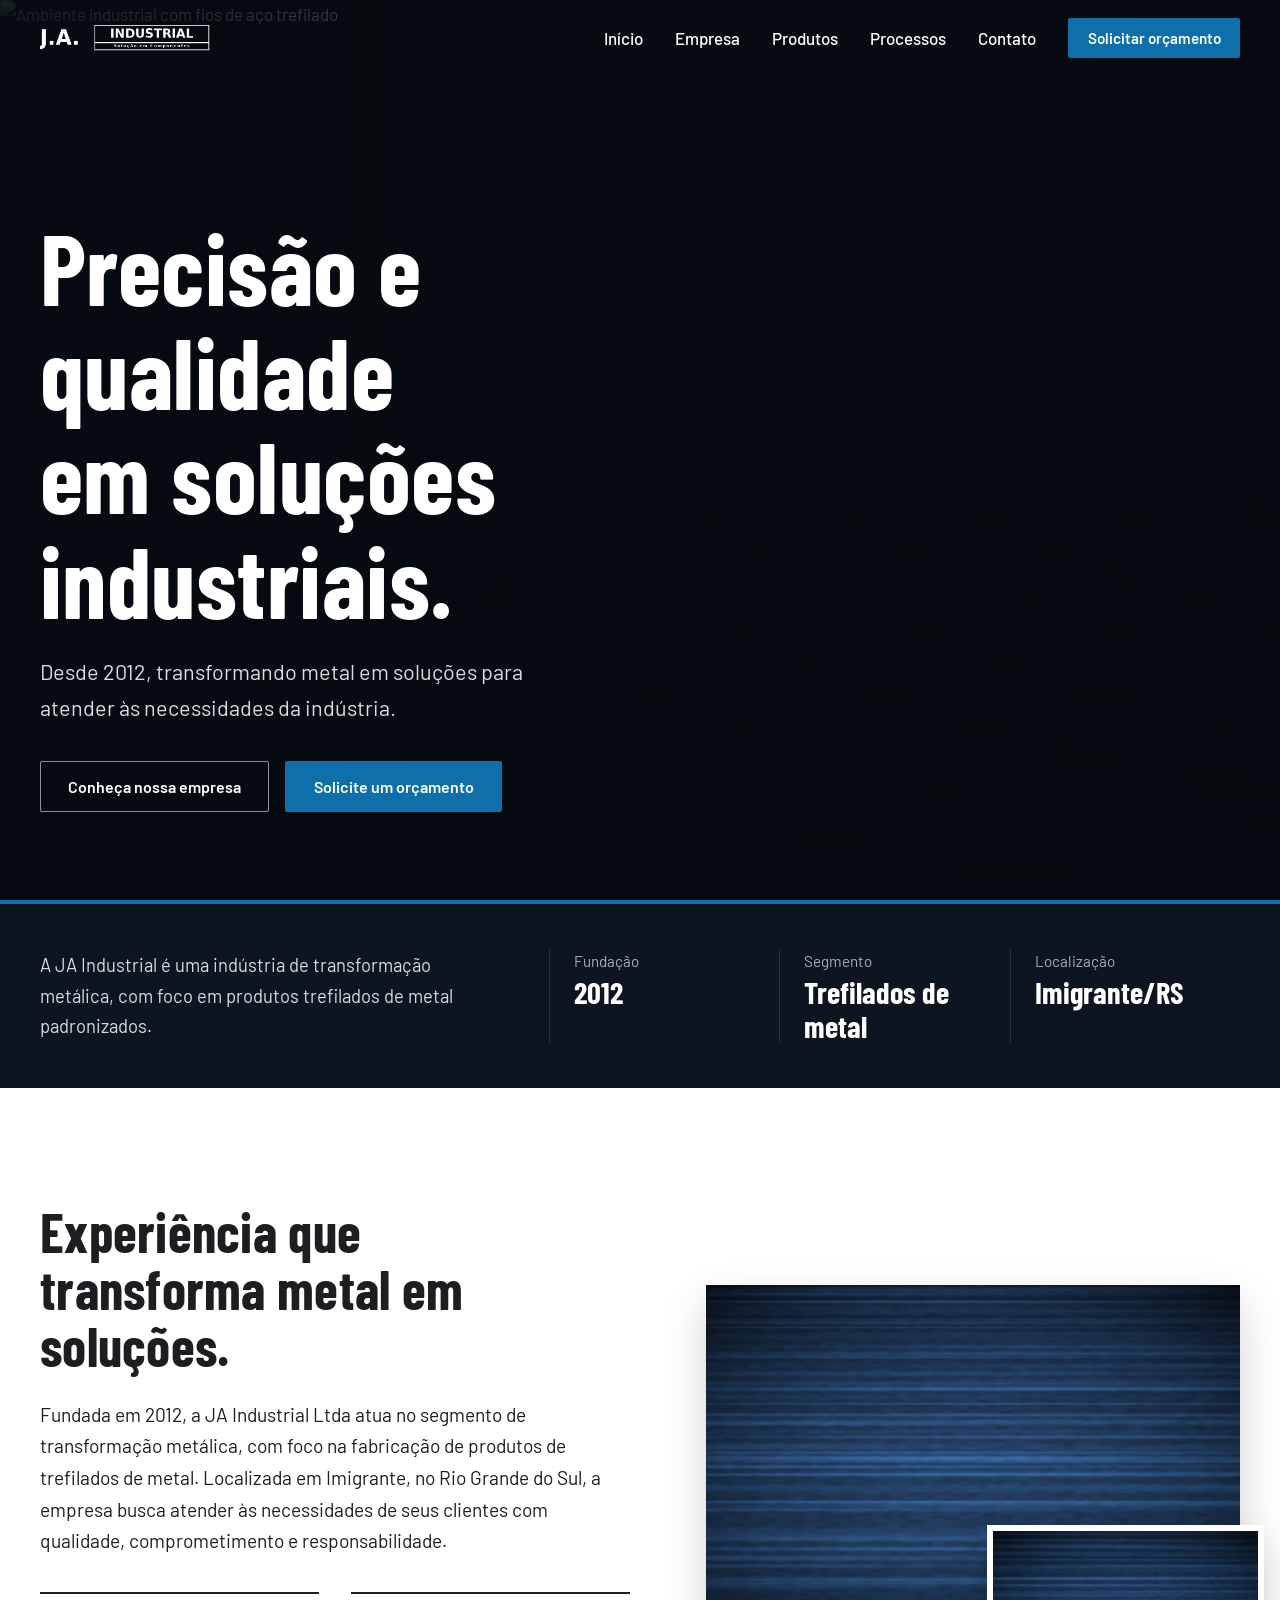
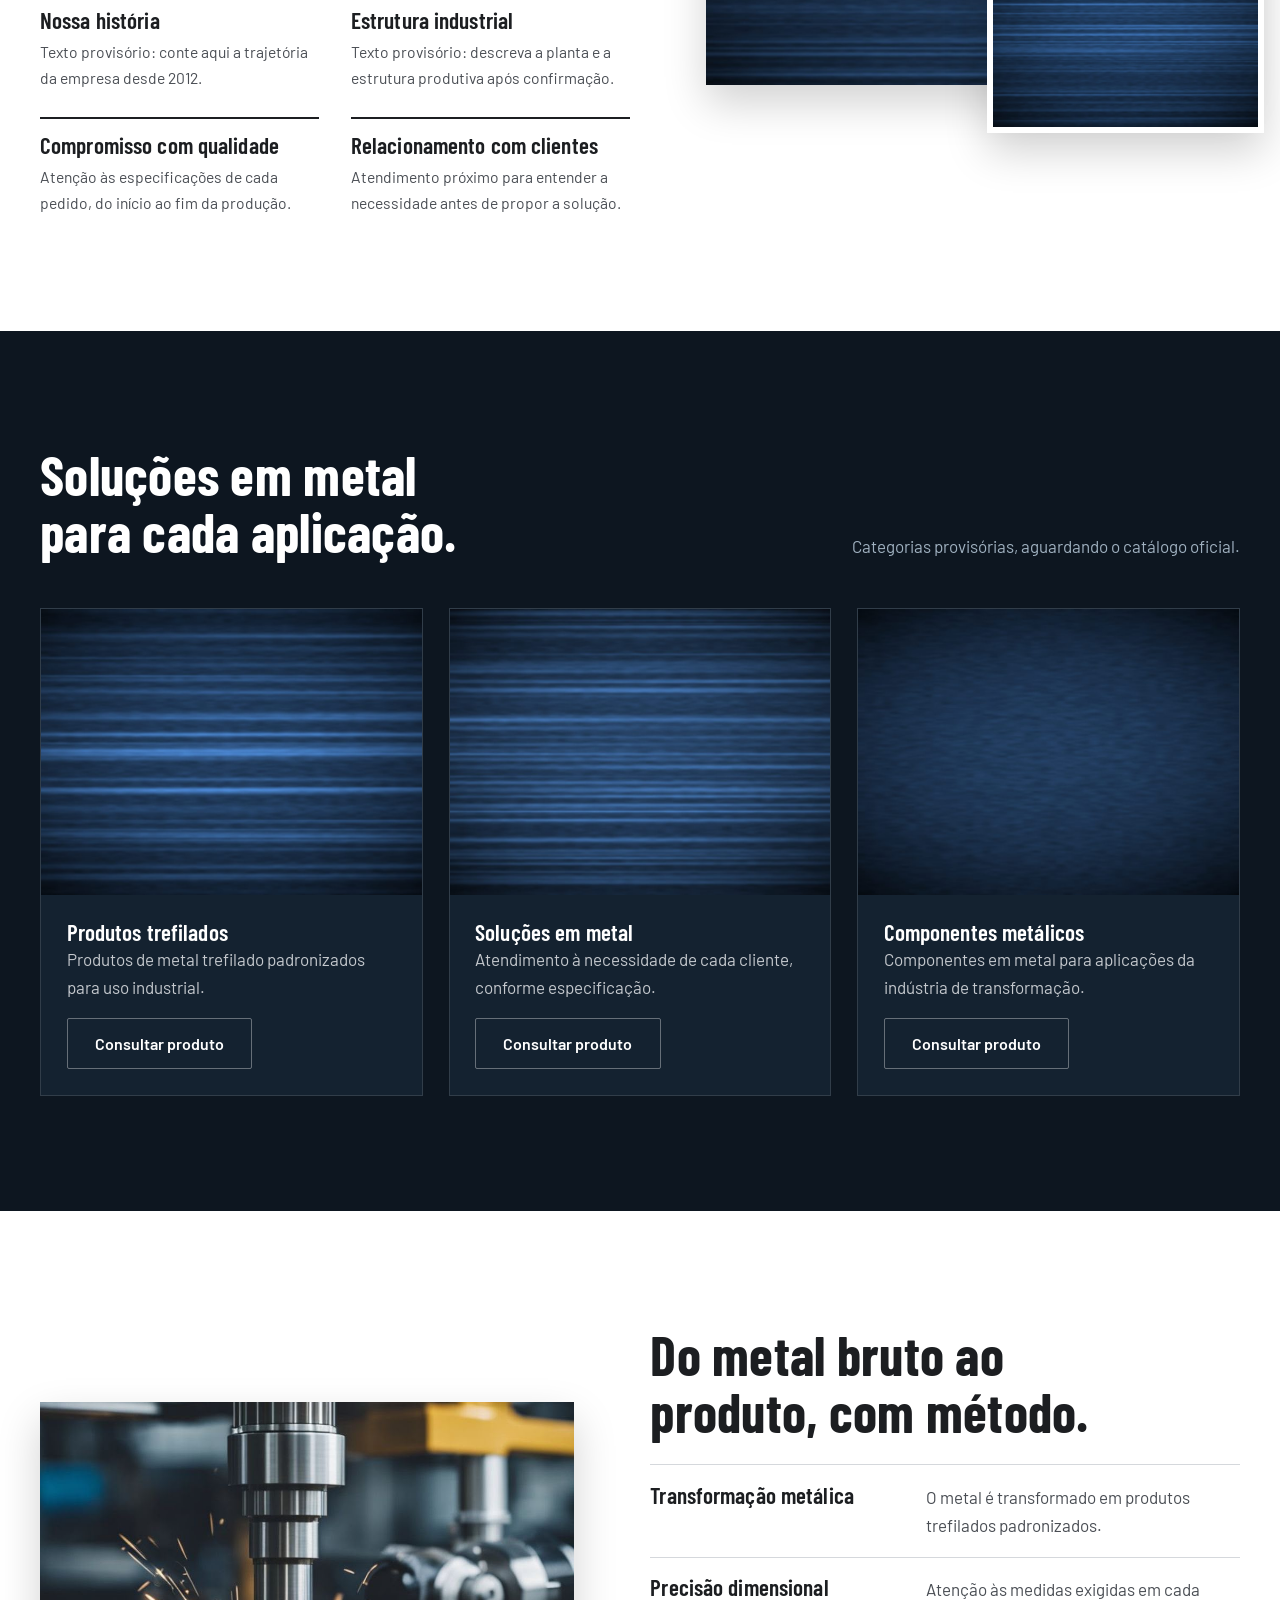
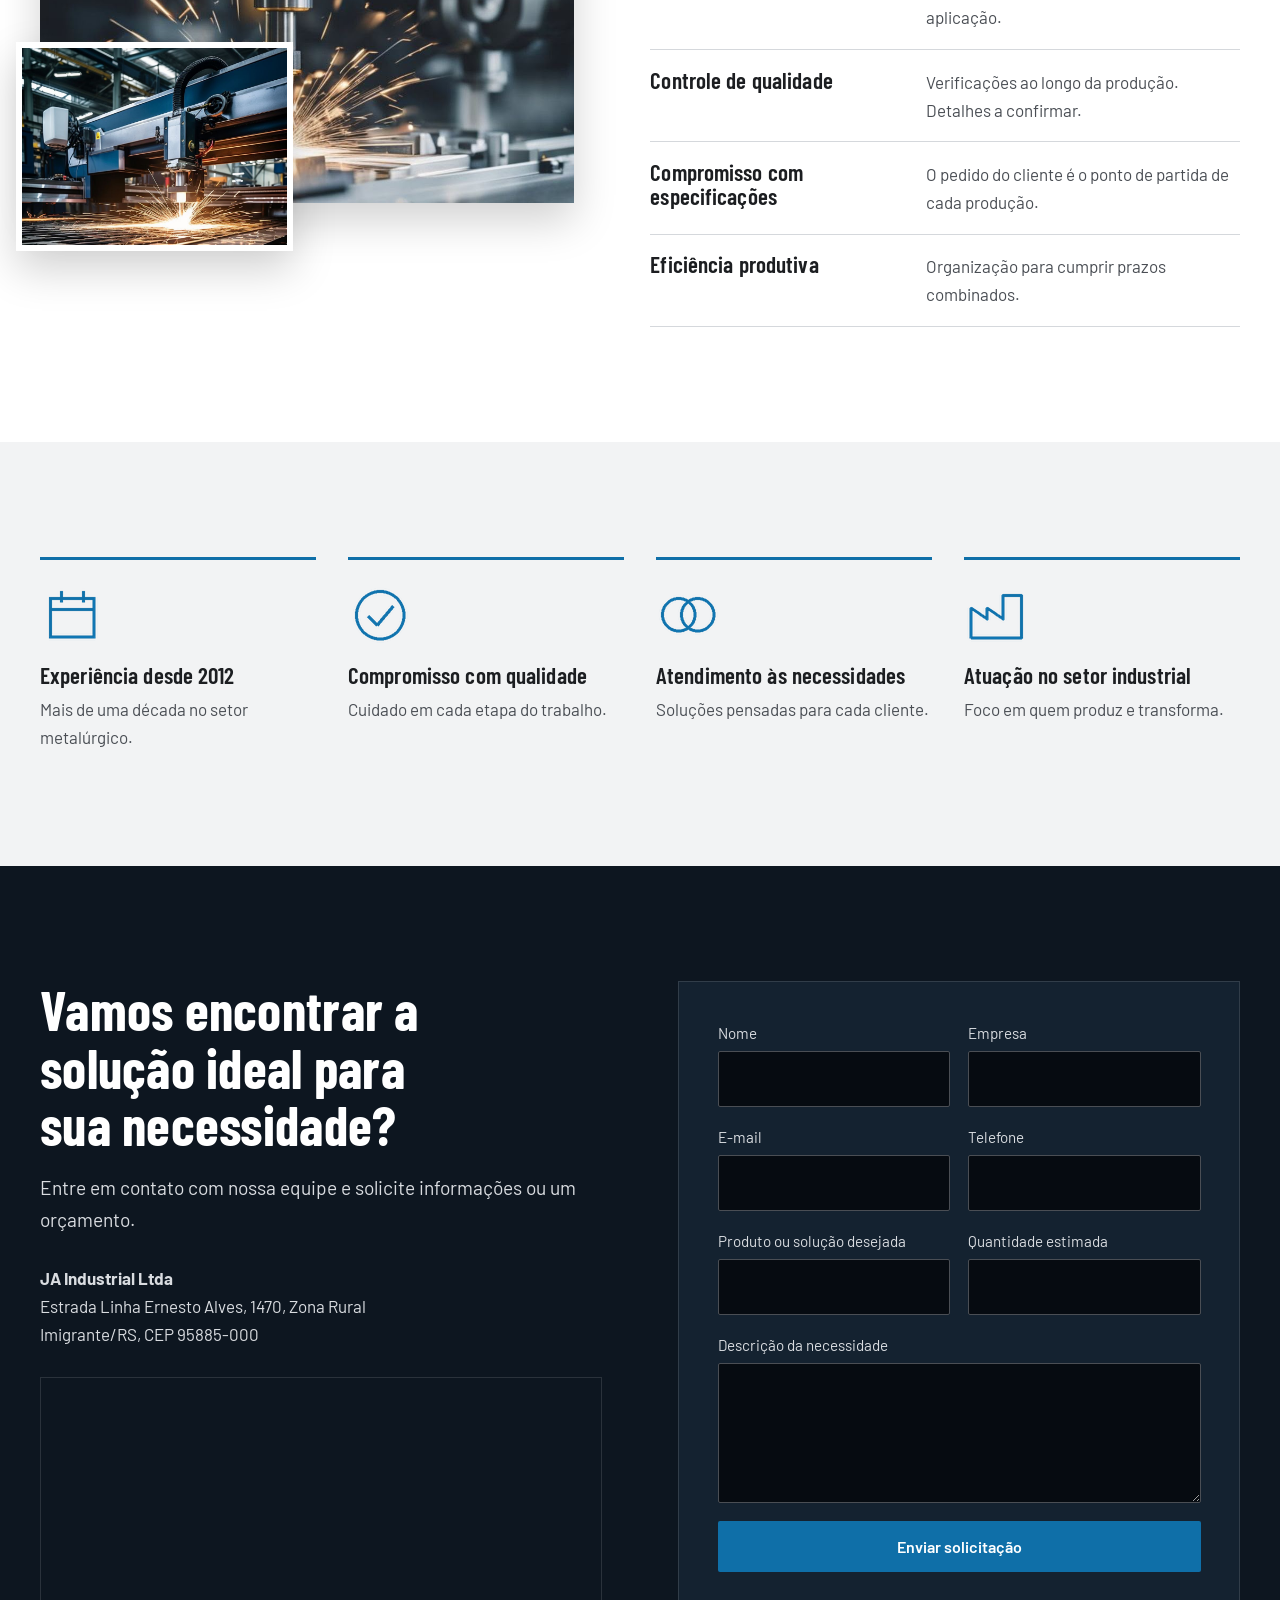
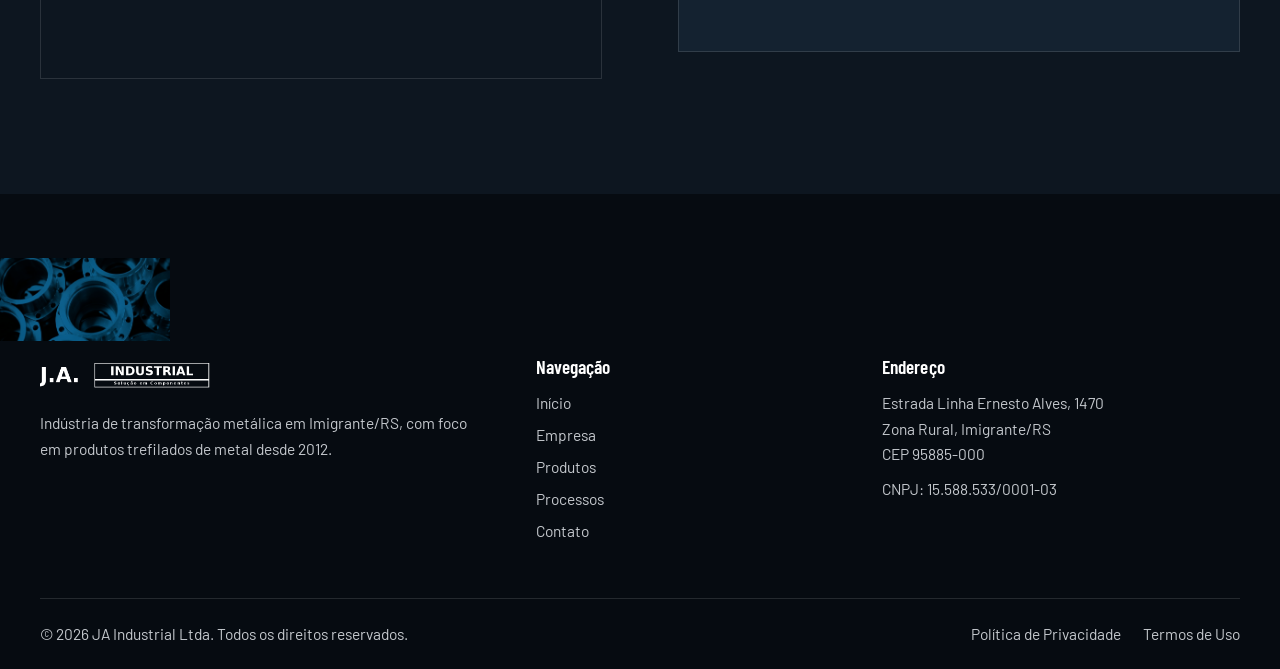
==== commit 7d904c43: "Change image format from JPG to JPEG" ====
--- a/index.html
+++ b/index.html
@@ -11,7 +11,7 @@
   <meta property="og:title" content="JA Industrial Ltda | Trefilados de metal">
   <meta property="og:description" content="Precisão e qualidade em soluções industriais. Desde 2012.">
   <meta property="og:type" content="website">
-  <meta property="og:image" content="assets/images/banner-industrial.jpg">
+  <meta property="og:image" content="assets/images/banner-industrial.jpeg">
   <link rel="icon" href="assets/images/logo.png">
   <link rel="preconnect" href="https://fonts.googleapis.com">
   <link rel="preconnect" href="https://fonts.gstatic.com" crossorigin>
@@ -48,7 +48,7 @@
 
   <main id="conteudo">
     <section class="hero" id="inicio">
-      <img class="hero__img" src="assets/images/banner-industrial.jpg"
+      <img class="hero__img" src="assets/images/banner-industrial.jpeg"
         alt="Ambiente industrial com fios de aço trefilado" width="1920" height="1080" fetchpriority="high">
       <div class="wrap hero__in">
         <h1>Precisão e qualidade em soluções industriais.</h1>
@@ -259,11 +259,14 @@
   </main>
 
   <footer class="footer">
+    <img class="footer__bg" src="assets/images/banner-industrial.jpg" alt="" aria-hidden="true">
+
     <div class="wrap footer__in">
       <div>
         <img src="assets/images/logo.png" alt="JA Industrial" width="640" height="140" loading="lazy">
         <p>Indústria de transformação metálica em Imigrante/RS, com foco em produtos trefilados de metal desde 2012.</p>
       </div>
+
       <nav aria-label="Rodapé">
         <h3>Navegação</h3>
         <ul>
@@ -274,15 +277,19 @@
           <li><a href="#contato">Contato</a></li>
         </ul>
       </nav>
+
       <div>
         <h3>Endereço</h3>
         <address>Estrada Linha Ernesto Alves, 1470<br>Zona Rural, Imigrante/RS<br>CEP 95885-000</address>
         <p>CNPJ: 15.588.533/0001-03</p>
       </div>
     </div>
+
     <div class="wrap footer__legal">
       <p>© <span id="ano">2026</span> JA Industrial Ltda. Todos os direitos reservados.</p>
-      <p><a href="politica-privacidade.html">Política de Privacidade</a> <a href="termos-de-uso.html">Termos de Uso</a>
+      <p>
+        <a href="politica-privacidade.html">Política de Privacidade</a>
+        <a href="termos-de-uso.html">Termos de Uso</a>
       </p>
     </div>
   </footer>
